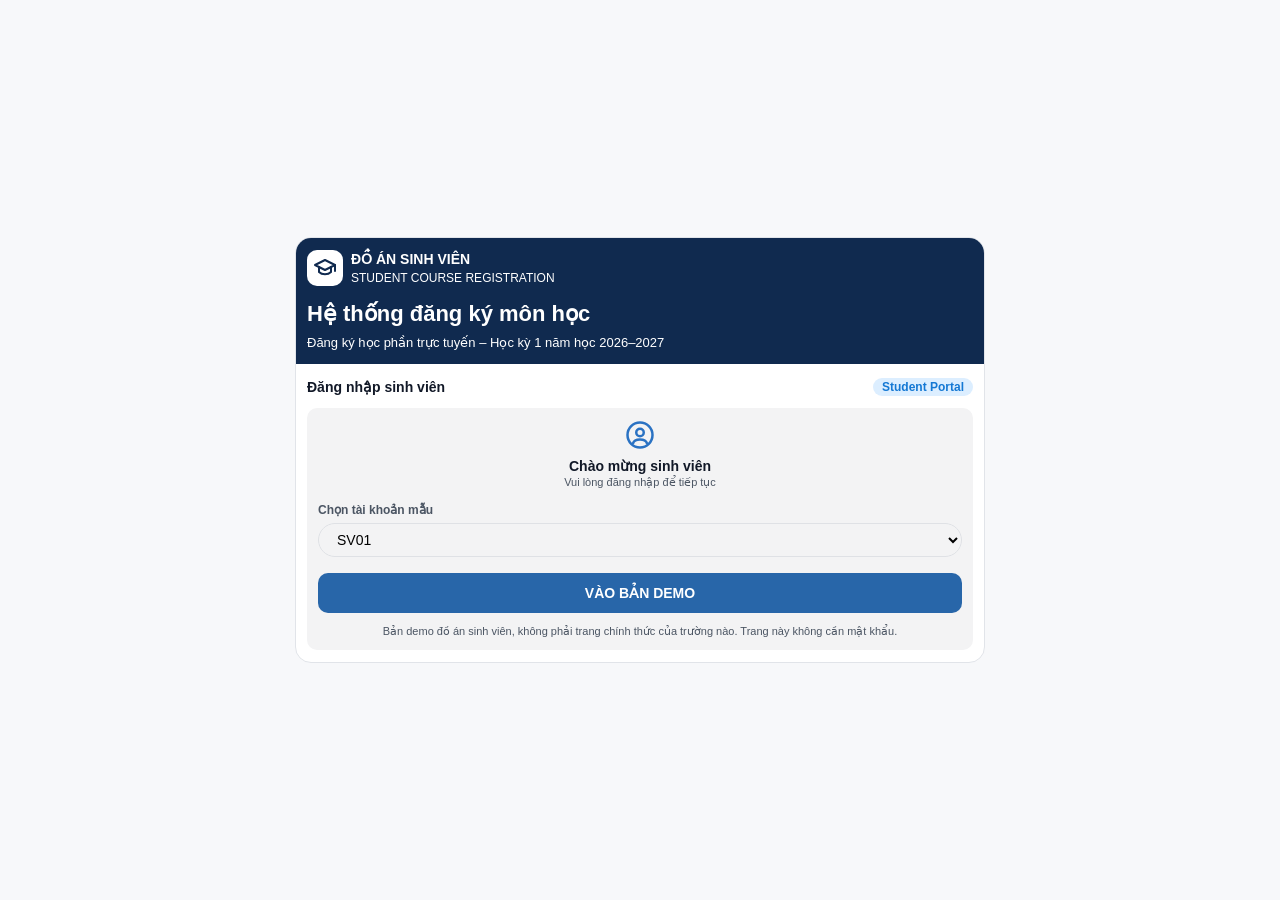
==== docs/index.html @ cbe33107 "Course registration app (Java, Swing, web) with a static GitHub Pages demo Co-Authored-By: Claude So" ====
<!doctype html>
<html lang="vi">
<head>
  <meta charset="utf-8">
  <meta name="viewport" content="width=device-width, initial-scale=1">
  <title>Đăng ký môn học</title>
  <style>
    * { box-sizing: border-box; }
    [hidden] { display: none !important; }

    body {
      margin: 0;
      font-family: "Segoe UI", Arial, sans-serif;
      background: #f7f8fa;
      color: #111827;
    }

    input, button { font: inherit; }
    button { cursor: pointer; }
    button:disabled { cursor: default; opacity: .45; }
    h1, h2, h3, p { margin: 0; }

    /* Khung chung của hai màn hình */
    .page { min-height: 100vh; display: flex; align-items: center; justify-content: center; padding: 16px; }
    #app { align-items: flex-start; }
    .card { width: 100%; max-width: 690px; overflow: hidden; border: 1px solid #e1e4e9; border-radius: 16px; background: white; }

    .banner { padding: 12px 11px 14px; background: #102a4f; color: white; }
    .brand { display: flex; align-items: center; gap: 8px; }
    .logo { flex: none; width: 36px; height: 36px; padding: 6px; border-radius: 10px; background: white; color: #102a4f; }
    .school { flex: 1; min-width: 0; font-size: 12px; line-height: 1.4; }
    .school strong { display: block; font-size: 14px; }
    .banner h1 { margin: 14px 0 8px; font-size: 22px; }
    .banner p { font-size: 13px; }

    .badge { padding: 2px 9px; border-radius: 99px; font-size: 12px; font-weight: 600; white-space: nowrap; }
    .badge.blue { background: #dceeff; color: #1478d4; }
    .badge.green { background: #dcf5e6; color: #137a43; }
    .badge.red { background: #fde4e4; color: #b42323; }
    .badge.online { background: #0c4040; color: #2fd375; }

    .message { font-size: 13px; color: #b42323; }
    .message.success { color: #137a43; }
    .message:not(:empty) { margin-top: 10px; }

    /* Màn hình đăng nhập */
    .login-body { padding: 14px 11px 12px; }
    .row { display: flex; flex-wrap: wrap; gap: 8px; align-items: center; justify-content: space-between; }
    .login-body h2 { font-size: 14px; }
    .login-box { margin-top: 12px; padding: 12px 11px; border-radius: 10px; background: #f3f3f4; text-align: center; }
    .avatar { width: 30px; height: 30px; color: #2a72c3; }
    .welcome { margin: 4px 0 2px; font-weight: bold; font-size: 14px; }
    .hint, .footnote { font-size: 11px; color: #4b5563; }
    .login-box label { display: block; margin: 14px 0 6px; text-align: left; font-size: 12px; font-weight: 600; color: #4b5563; }
    .login-box input, .login-box select { width: 100%; padding: 7px 14px; border: 1px solid #dfe1e5; border-radius: 99px; background: transparent; font-size: 14px; }
    input::placeholder { color: #a9aeb6; }
    input:focus { outline: 2px solid #2866a9; outline-offset: 0; }
    .login-box button { width: 100%; margin-top: 16px; padding: 12px; border: 0; border-radius: 10px; background: #2866a9; color: white; font-weight: bold; font-size: 14px; }
    .footnote { margin-top: 12px; }

    /* Màn hình đăng ký môn học */
    .content { padding: 16px; }
    .section { margin-top: 20px; padding-top: 16px; border-top: 1px solid #eceef2; }
    .small { font-size: 12px; color: #6b7280; }
    .outline { padding: 6px 14px; border: 1px solid #dfe1e5; border-radius: 99px; background: white; color: #111827; font-size: 13px; }
    .stats { display: grid; grid-template-columns: 1fr 1fr; gap: 12px; margin-top: 18px; }
    .stats strong { display: block; font-size: 22px; }
    #credits { color: #14532d; }
    .progress-label { margin: 14px 0 6px; font-size: 13px; font-weight: 600; }
    .progress { height: 8px; overflow: hidden; border-radius: 99px; background: #eceef2; }
    #progressBar { height: 100%; width: 0; background: #2866a9; }

    h2.section-title { font-size: 15px; margin-bottom: 10px; }
    #search { width: 100%; padding: 9px 16px; border: 1px solid #dfe1e5; border-radius: 99px; }
    .filters { display: grid; grid-template-columns: repeat(3, 1fr); gap: 6px; margin: 10px 0; }
    .filters button { padding: 6px; border: 0; border-radius: 99px; background: transparent; color: #4b5563; font-size: 13px; }
    .filters button.active { background: #eceef2; color: #111827; font-weight: bold; }

    /* Bảng môn học, màn hình hẹp thì cuộn ngang trong khung */
    #app .card { max-width: 1180px; }
    .table-wrap { overflow-x: auto; margin-top: 8px; border: 1px solid #e4e9f2; border-radius: 12px; }
    table { width: 100%; min-width: 960px; border-collapse: collapse; font-size: 13px; }
    th { padding: 12px 10px; background: #e8f2fd; color: #102a4f; text-align: left; font-size: 11px; letter-spacing: .04em; text-transform: uppercase; white-space: nowrap; }
    td { padding: 11px 10px; border-top: 1px solid #eef1f5; vertical-align: middle; }
    tbody tr:hover { background: #f5f9ff; }
    td strong, td .sub { display: block; }
    .sub { color: #6b7280; font-size: 12px; }
    td.nowrap { white-space: nowrap; }
    .bar { width: 104px; height: 6px; margin-top: 5px; overflow: hidden; border-radius: 99px; background: #e8ebf0; }
    .bar div { height: 100%; background: #2563c9; }
    .bar div.near { background: #d97706; }
    .bar div.full { background: #c62828; }
    .action { min-width: 104px; padding: 7px 12px; border: 1px solid #2f7de9; border-radius: 9px; background: #2f7de9; color: white; font-size: 13px; font-weight: 600; white-space: nowrap; }
    .action.drop { border-color: #f0b4b4; background: white; color: #c22f2f; }
    .action:disabled { border-color: #eef0f4; background: #eef0f4; color: #8b94a3; opacity: 1; }
    .empty { padding: 14px 0; text-align: center; font-size: 13px; color: #6b7280; }

    .my-course { display: flex; gap: 12px; align-items: center; justify-content: space-between; padding: 7px 0; }
    .my-course strong { display: block; font-size: 13px; }
    .remove { border: 0; background: none; color: #c22f2f; font-size: 20px; line-height: 1; }
    .total { margin-top: 8px; padding-top: 12px; border-top: 1px solid #eceef2; font-size: 13px; font-weight: 600; }
    #refresh { width: 100%; margin-top: 12px; }
    footer { margin-top: 14px; text-align: center; font-size: 11px; color: #6b7280; }
  </style>
</head>
<body>

  <svg xmlns="http://www.w3.org/2000/svg" hidden>
    <symbol id="cap" viewBox="0 0 24 24" fill="none" stroke="currentColor" stroke-width="2"
            stroke-linecap="round" stroke-linejoin="round">
      <path d="M2 9l10-5 10 5-10 5z"/><path d="M6 11v5c3 3 9 3 12 0v-5"/><path d="M22 9v6"/>
    </symbol>
  </svg>

  <div class="page" id="loginPage" hidden>
    <form class="card" id="loginForm">
      <div class="banner">
        <div class="brand">
          <svg class="logo" aria-hidden="true"><use href="#cap"/></svg>
          <div class="school">
            <strong>ĐỒ ÁN SINH VIÊN</strong>
            STUDENT COURSE REGISTRATION
          </div>
        </div>
        <h1>Hệ thống đăng ký môn học</h1>
        <p>Đăng ký học phần trực tuyến – Học kỳ 1 năm học 2026–2027</p>
      </div>

      <div class="login-body">
        <div class="row">
          <h2>Đăng nhập sinh viên</h2>
          <span class="badge blue">Student Portal</span>
        </div>

        <div class="login-box">
          <svg class="avatar" viewBox="0 0 24 24" fill="none" stroke="currentColor" stroke-width="2"
               stroke-linecap="round" aria-hidden="true">
            <circle cx="12" cy="12" r="10"/><circle cx="12" cy="10" r="3"/>
            <path d="M6.5 18.5c1-4 10-4 11 0"/>
          </svg>
          <p class="welcome">Chào mừng sinh viên</p>
          <p class="hint">Vui lòng đăng nhập để tiếp tục</p>

          <label for="student">Chọn tài khoản mẫu</label>
          <select id="student">
            <option>SV01</option><option>SV02</option><option>SV03</option><option>SV04</option>
          </select>
          <input id="password" type="hidden">

          <button>VÀO BẢN DEMO</button>
          <p class="message" id="loginMessage" role="alert"></p>
          <p class="footnote">Bản demo đồ án sinh viên, không phải trang chính thức của trường nào. Trang này không cần mật khẩu.</p>
        </div>
      </div>
    </form>
  </div>

  <div class="page" id="app" hidden>
    <div class="card">
      <div class="banner">
        <div class="brand">
          <svg class="logo" aria-hidden="true"><use href="#cap"/></svg>
          <div class="school">
            <strong>ĐỒ ÁN SINH VIÊN</strong>
            BẢN DEMO
          </div>
          <span class="badge online">Đã đăng nhập</span>
        </div>
        <h1>Hệ thống đăng ký học phần</h1>
        <p>Học kỳ 1 · Năm học 2026–2027</p>
      </div>

      <div class="content">
        <div class="row">
          <div>
            <h2 id="greeting"></h2>
            <p class="small" id="studentId"></p>
          </div>
          <button class="outline" id="logout">Đăng xuất</button>
        </div>

        <div class="stats">
          <div><span class="small">Tín chỉ đã đăng ký</span><strong id="credits">–</strong></div>
          <div><span class="small">Số môn đã chọn</span><strong id="chosen">–</strong></div>
        </div>

        <div class="row progress-label"><span>Tiến độ tín chỉ</span><span id="percent">0%</span></div>
        <div class="progress"><div id="progressBar"></div></div>
        <p class="message" id="message" role="status"></p>

        <div class="section">
          <h2 class="section-title">Danh sách môn học mở</h2>
          <input id="search" placeholder="Tìm theo mã môn hoặc tên môn..." aria-label="Tìm môn">
          <div class="filters" id="filters">
            <button type="button" data-filter="all" class="active">Tất cả</button>
            <button type="button" data-filter="open">Còn chỗ</button>
            <button type="button" data-filter="mine">Đã chọn</button>
          </div>
          <p class="small" id="count"></p>
          <div class="table-wrap">
            <table>
              <thead>
                <tr>
                  <th>Môn học</th><th>Tín chỉ</th><th>Giảng viên</th><th>Lịch học</th>
                  <th>Phòng</th><th>Sĩ số</th><th>Trạng thái</th><th>Thao tác</th>
                </tr>
              </thead>
              <tbody id="courses"></tbody>
            </table>
          </div>
        </div>

        <div class="section">
          <div class="row">
            <h2 class="section-title">Môn học của tôi</h2>
            <span class="badge green" id="myCount">0 môn</span>
          </div>
          <div id="myCourses"></div>
          <div class="row total"><span>Tổng số tín chỉ</span><span id="total">–</span></div>
          <button class="outline" id="refresh">Làm mới danh sách đăng ký</button>
        </div>

        <footer>Bản demo đồ án sinh viên · Dữ liệu chỉ lưu trong trình duyệt của bạn</footer>
      </div>
    </div>
  </div>

  <script src="demo-api.js"></script>
  <script>
    const $ = id => document.getElementById(id);
    let token = sessionStorage.getItem('token');
    let state = null;      // dữ liệu mới nhất từ máy chủ
    let filter = 'all';    // all, open hoặc mine

    function showMessage(text, success = false) {
      $('message').textContent = text;
      $('message').classList.toggle('success', success);
    }

    function setFilter(value) {
      filter = value;
      for (const button of $('filters').children) {
        button.classList.toggle('active', button.dataset.filter === value);
      }
    }

    // Xóa dữ liệu của người trước khi quay về màn hình đăng nhập
    function showLogin(text = '') {
      token = null;
      state = null;
      sessionStorage.removeItem('token');
      $('app').hidden = true;
      $('loginPage').hidden = false;
      $('loginMessage').textContent = text;
      showMessage('');
      for (const id of ['greeting', 'studentId', 'count']) $(id).textContent = '';
      for (const id of ['credits', 'chosen', 'total']) $(id).textContent = '–';
      $('myCount').textContent = '0 môn';
      $('percent').textContent = '0%';
      $('progressBar').style.width = '0';
      $('courses').replaceChildren();
      $('myCourses').replaceChildren();
      $('search').value = '';
      $('password').value = '';
      setFilter('all');
    }

    function showApp() {
      $('loginPage').hidden = true;
      $('app').hidden = false;
    }

    // Tạo một phần tử có class và chữ (dùng textContent để an toàn)
    function create(tag, className, text) {
      const element = document.createElement(tag);
      if (className) element.className = className;
      if (text !== undefined) element.textContent = text;
      return element;
    }

    // Một ô của bảng, chứa chữ hoặc các phần tử
    function cell(...content) {
      const td = create('td');
      td.append(...content);
      return td;
    }

    // Ô sĩ số: con số và thanh màu (cam khi sắp đầy, đỏ khi đã đầy)
    function enrollmentCell(course) {
      const ratio = course.enrolled / course.capacity;
      const fill = create('div', ratio >= 1 ? 'full' : ratio >= 0.9 ? 'near' : '');
      fill.style.width = Math.min(100, ratio * 100) + '%';
      const bar = create('div', 'bar');
      bar.append(fill);
      const number = create('span');
      number.append(create('b', '', String(course.enrolled)), ` / ${course.capacity}`);
      const td = cell(number, bar);
      td.className = 'nowrap';
      return td;
    }

    function courseRow(course) {
      const full = course.enrolled >= course.capacity;
      const badge = course.registered ? ['blue', 'Đã đăng ký']
        : full ? ['red', 'Hết chỗ'] : ['green', 'Còn chỗ'];

      // Lịch có dạng "Thứ 2 08:00–10:00": phần sau dấu cách cuối là giờ học
      const split = course.schedule.lastIndexOf(' ');
      const schedule = cell(create('strong', '', course.schedule.slice(0, split)),
        create('span', 'sub', course.schedule.slice(split + 1)));
      schedule.className = 'nowrap';

      const button = create('button', course.registered ? 'action drop' : 'action',
        course.registered ? '× Hủy môn' : full ? 'Hết chỗ' : '+ Đăng ký');
      button.type = 'button';
      button.disabled = !course.registered && full;
      button.setAttribute('aria-label', `${button.textContent} ${course.id}`);
      button.onclick = () => changeCourse(course.id, course.registered ? 'drop' : 'register');

      const room = cell(course.room);
      room.className = 'nowrap';

      const row = create('tr');
      row.append(
        cell(create('strong', '', course.id), create('span', '', course.name)),
        cell(String(course.credits)),
        cell(course.lecturer),
        schedule,
        room,
        enrollmentCell(course),
        cell(create('span', 'badge ' + badge[0], badge[1])),
        cell(button));
      return row;
    }

    // Danh sách môn theo ô tìm kiếm và nút lọc đang chọn
    function renderCourses() {
      if (!state) return;
      const text = $('search').value.trim().toLocaleLowerCase('vi');
      const shown = state.courses.filter(course => {
        if (filter === 'open' && course.enrolled >= course.capacity) return false;
        if (filter === 'mine' && !course.registered) return false;
        return (course.id + ' ' + course.name).toLocaleLowerCase('vi').includes(text);
      });

      $('count').textContent = `Hiển thị ${shown.length} môn học`;
      $('courses').replaceChildren(...shown.map(courseRow));
      if (!shown.length) {
        const empty = create('td', 'empty', 'Không có môn học phù hợp.');
        empty.colSpan = 8;
        const row = create('tr');
        row.append(empty);
        $('courses').append(row);
      }
    }

    // Thông tin sinh viên, tiến độ tín chỉ và danh sách môn đã đăng ký
    function renderSummary() {
      const mine = state.courses.filter(course => course.registered);
      const max = state.student.max_credits;
      const percent = Math.min(100, Math.round(state.credits / max * 100));

      $('greeting').textContent = `Xin chào, ${state.student.name}!`;
      $('studentId').textContent = 'Mã sinh viên: ' + state.student.id;
      $('credits').textContent = $('total').textContent = `${state.credits}/${max}`;
      $('chosen').textContent = mine.length;
      $('percent').textContent = percent + '%';
      $('progressBar').style.width = percent + '%';
      $('myCount').textContent = mine.length + ' môn';

      $('myCourses').replaceChildren(...mine.map(course => {
        const info = create('div');
        info.append(create('strong', '', `${course.id} – ${course.name}`),
          create('span', 'small', `${course.credits} tín chỉ · ${course.schedule}`));

        const remove = create('button', 'remove', '×');
        remove.setAttribute('aria-label', 'Hủy môn ' + course.id);
        remove.onclick = () => changeCourse(course.id, 'drop');

        const row = create('div', 'my-course');
        row.append(info, remove);
        return row;
      }));
      if (!mine.length) $('myCourses').append(create('p', 'empty', 'Bạn chưa đăng ký môn nào.'));
    }

    async function loadCourses() {
      try {
        state = await api('/api/state');
        renderSummary();
        renderCourses();
        return true;
      } catch (error) {
        showMessage(error.message);
        return false;
      }
    }

    async function changeCourse(course, action) {
      try {
        const data = await api('/api/change', { course, action });
        showMessage('✓ ' + data.message, true);
      } catch (error) {
        showMessage(error.message);
      }
      // Tải lại cả khi lỗi, vì sĩ số có thể đã thay đổi
      if (token) await loadCourses();
    }

    $('loginForm').onsubmit = async event => {
      event.preventDefault();
      $('loginMessage').textContent = '';
      try {
        const data = await api('/api/login', {
          student: $('student').value.trim(),
          password: $('password').value
        });
        token = data.token;
        sessionStorage.setItem('token', token);
        $('password').value = '';
        showApp();
        window.scrollTo(0, 0);
        if (await loadCourses()) {
          showMessage(`✓ Đăng nhập thành công. Chào mừng ${data.name}!`, true);
        }
      } catch (error) {
        $('loginMessage').textContent = error.message;
      }
    };

    $('logout').onclick = async () => {
      try {
        await api('/api/logout', {});
        showLogin();
      } catch (error) {
        showMessage(error.message);
      }
    };

    $('search').oninput = renderCourses;

    $('filters').onclick = event => {
      if (!event.target.dataset.filter) return;
      setFilter(event.target.dataset.filter);
      renderCourses();
    };

    $('refresh').onclick = async () => {
      if (await loadCourses()) showMessage('✓ Đã làm mới danh sách.', true);
    };

    if (token) {
      showApp();
      loadCourses();
    } else {
      showLogin();
    }
  </script>
</body>
</html>
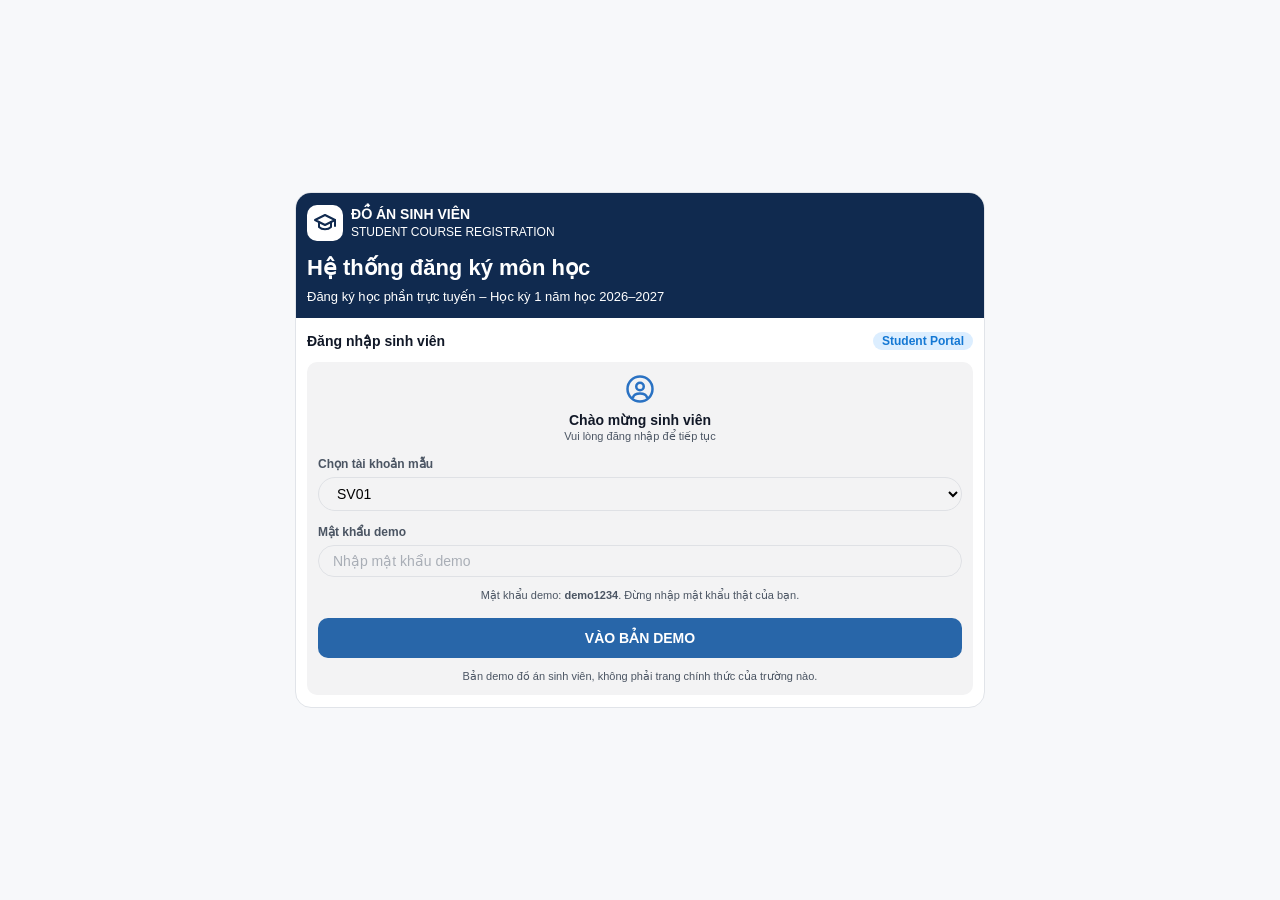
==== commit 18121dee: "Add a demo password field to the online demo Co-Authored-By: Claude Sonnet 5.5 <noreply@anthropic.co" ====
--- a/docs/index.html
+++ b/docs/index.html
@@ -145,11 +145,14 @@
           <select id="student">
             <option>SV01</option><option>SV02</option><option>SV03</option><option>SV04</option>
           </select>
-          <input id="password" type="hidden">
+
+          <label for="password">Mật khẩu demo</label>
+          <input id="password" type="password" autocomplete="off" placeholder="Nhập mật khẩu demo" required>
+          <p class="footnote">Mật khẩu demo: <b>demo1234</b>. Đừng nhập mật khẩu thật của bạn.</p>
 
           <button>VÀO BẢN DEMO</button>
           <p class="message" id="loginMessage" role="alert"></p>
-          <p class="footnote">Bản demo đồ án sinh viên, không phải trang chính thức của trường nào. Trang này không cần mật khẩu.</p>
+          <p class="footnote">Bản demo đồ án sinh viên, không phải trang chính thức của trường nào.</p>
         </div>
       </div>
     </form>
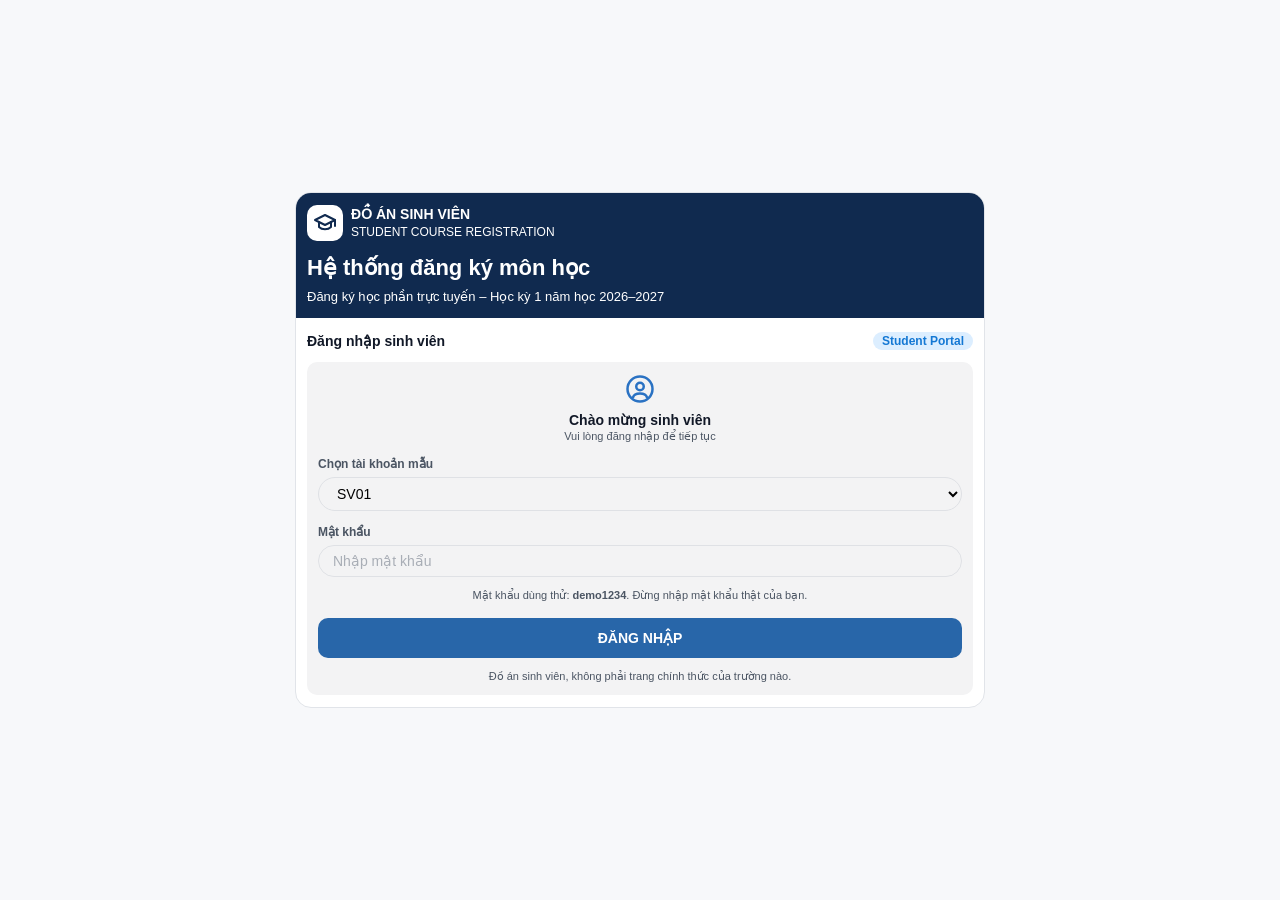
==== commit 8d934027: "Online page: use member names and remove demo wording Co-Authored-By: Claude Sonnet 5.5 <noreply@ant" ====
--- a/docs/index.html
+++ b/docs/index.html
@@ -146,13 +146,13 @@
             <option>SV01</option><option>SV02</option><option>SV03</option><option>SV04</option>
           </select>
 
-          <label for="password">Mật khẩu demo</label>
-          <input id="password" type="password" autocomplete="off" placeholder="Nhập mật khẩu demo" required>
-          <p class="footnote">Mật khẩu demo: <b>demo1234</b>. Đừng nhập mật khẩu thật của bạn.</p>
-
-          <button>VÀO BẢN DEMO</button>
+          <label for="password">Mật khẩu</label>
+          <input id="password" type="password" autocomplete="off" placeholder="Nhập mật khẩu" required>
+          <p class="footnote">Mật khẩu dùng thử: <b>demo1234</b>. Đừng nhập mật khẩu thật của bạn.</p>
+
+          <button>ĐĂNG NHẬP</button>
           <p class="message" id="loginMessage" role="alert"></p>
-          <p class="footnote">Bản demo đồ án sinh viên, không phải trang chính thức của trường nào.</p>
+          <p class="footnote">Đồ án sinh viên, không phải trang chính thức của trường nào.</p>
         </div>
       </div>
     </form>
@@ -165,7 +165,7 @@
           <svg class="logo" aria-hidden="true"><use href="#cap"/></svg>
           <div class="school">
             <strong>ĐỒ ÁN SINH VIÊN</strong>
-            BẢN DEMO
+            STUDENT PORTAL
           </div>
           <span class="badge online">Đã đăng nhập</span>
         </div>
@@ -223,7 +223,7 @@
           <button class="outline" id="refresh">Làm mới danh sách đăng ký</button>
         </div>
 
-        <footer>Bản demo đồ án sinh viên · Dữ liệu chỉ lưu trong trình duyệt của bạn</footer>
+        <footer>Đồ án sinh viên · Dữ liệu chỉ lưu trong trình duyệt của bạn</footer>
       </div>
     </div>
   </div>
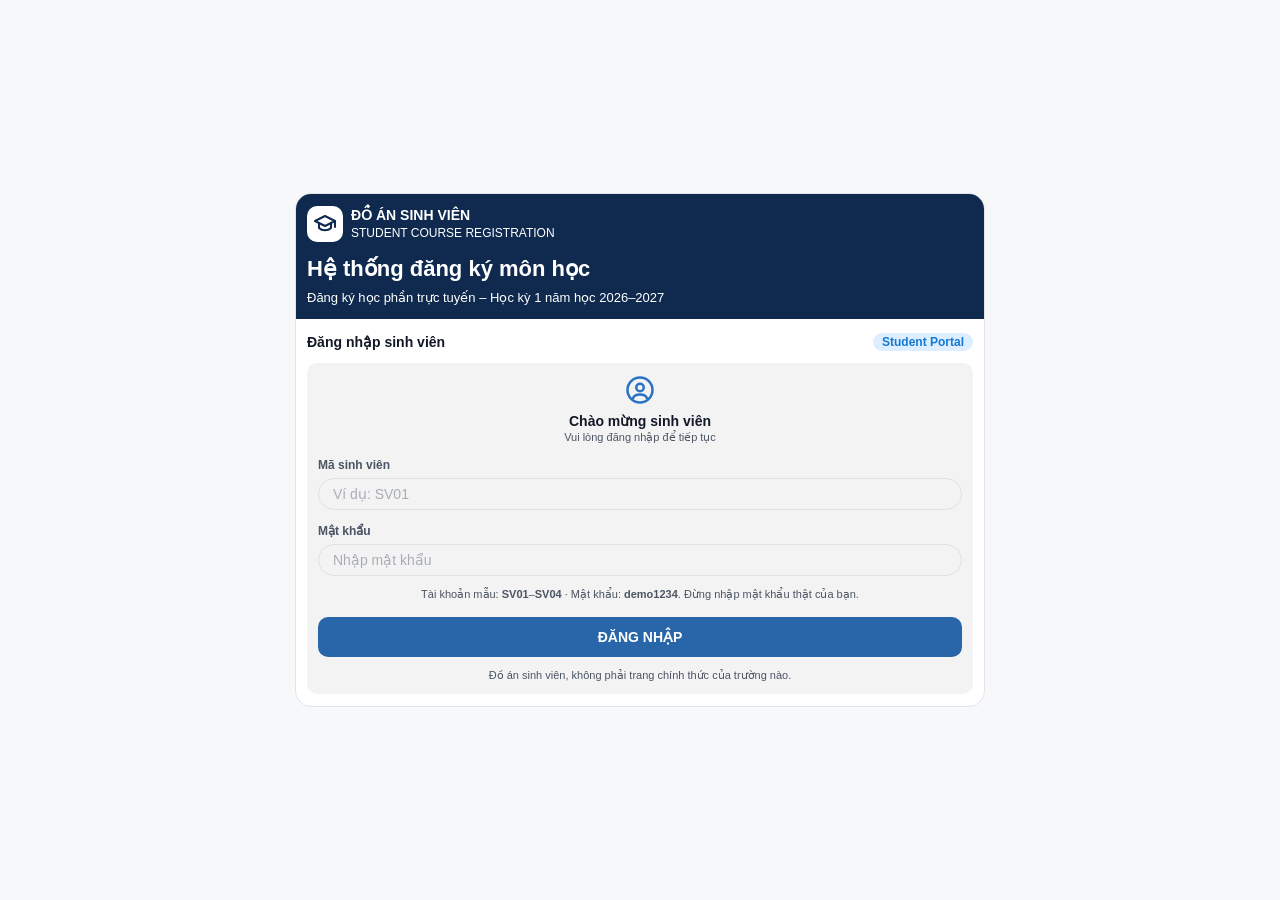
==== commit e6858b24: "Use text input for student ID on login page" ====
--- a/docs/index.html
+++ b/docs/index.html
@@ -52,7 +52,7 @@
     .welcome { margin: 4px 0 2px; font-weight: bold; font-size: 14px; }
     .hint, .footnote { font-size: 11px; color: #4b5563; }
     .login-box label { display: block; margin: 14px 0 6px; text-align: left; font-size: 12px; font-weight: 600; color: #4b5563; }
-    .login-box input, .login-box select { width: 100%; padding: 7px 14px; border: 1px solid #dfe1e5; border-radius: 99px; background: transparent; font-size: 14px; }
+    .login-box input { width: 100%; padding: 7px 14px; border: 1px solid #dfe1e5; border-radius: 99px; background: transparent; font-size: 14px; }
     input::placeholder { color: #a9aeb6; }
     input:focus { outline: 2px solid #2866a9; outline-offset: 0; }
     .login-box button { width: 100%; margin-top: 16px; padding: 12px; border: 0; border-radius: 10px; background: #2866a9; color: white; font-weight: bold; font-size: 14px; }
@@ -141,14 +141,12 @@
           <p class="welcome">Chào mừng sinh viên</p>
           <p class="hint">Vui lòng đăng nhập để tiếp tục</p>
 
-          <label for="student">Chọn tài khoản mẫu</label>
-          <select id="student">
-            <option>SV01</option><option>SV02</option><option>SV03</option><option>SV04</option>
-          </select>
+          <label for="student">Mã sinh viên</label>
+          <input id="student" autocomplete="username" placeholder="Ví dụ: SV01" required>
 
           <label for="password">Mật khẩu</label>
           <input id="password" type="password" autocomplete="off" placeholder="Nhập mật khẩu" required>
-          <p class="footnote">Mật khẩu dùng thử: <b>demo1234</b>. Đừng nhập mật khẩu thật của bạn.</p>
+          <p class="footnote">Tài khoản mẫu: <b>SV01</b>–<b>SV04</b> · Mật khẩu: <b>demo1234</b>. Đừng nhập mật khẩu thật của bạn.</p>
 
           <button>ĐĂNG NHẬP</button>
           <p class="message" id="loginMessage" role="alert"></p>
